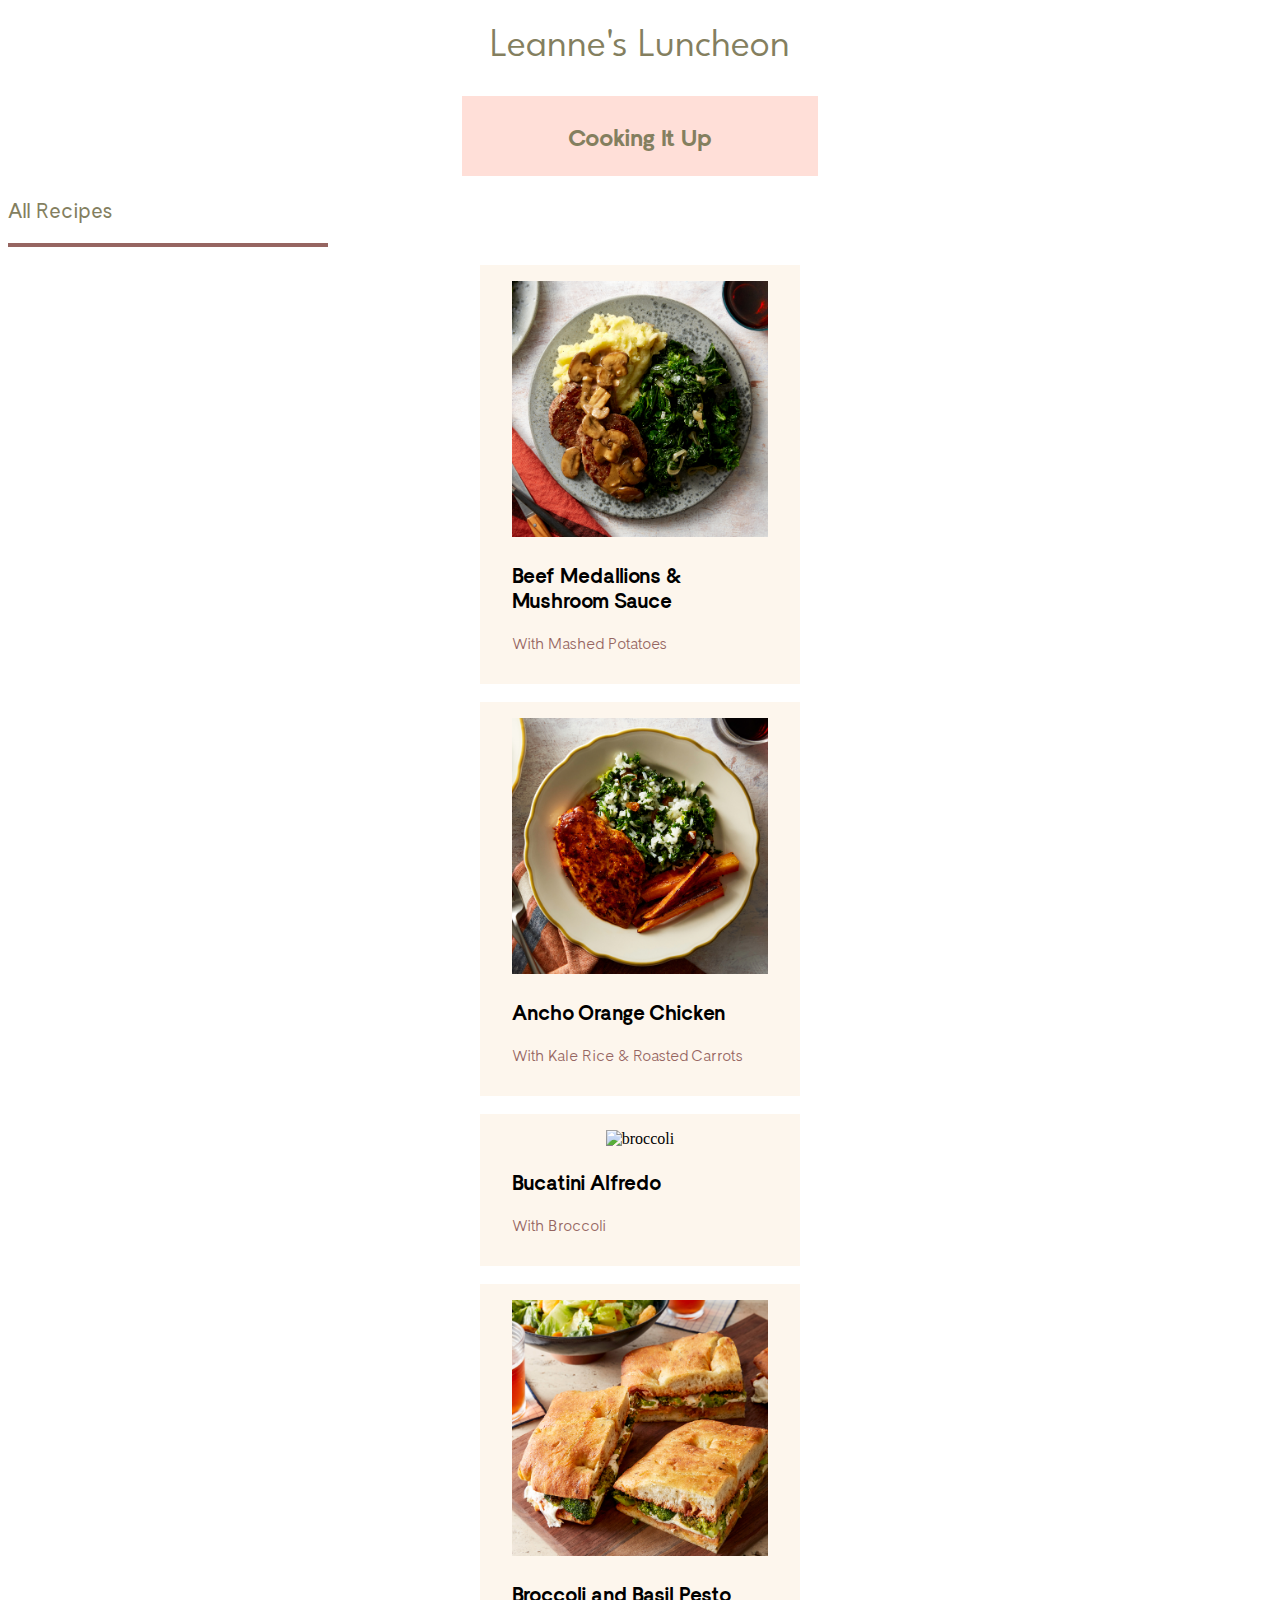
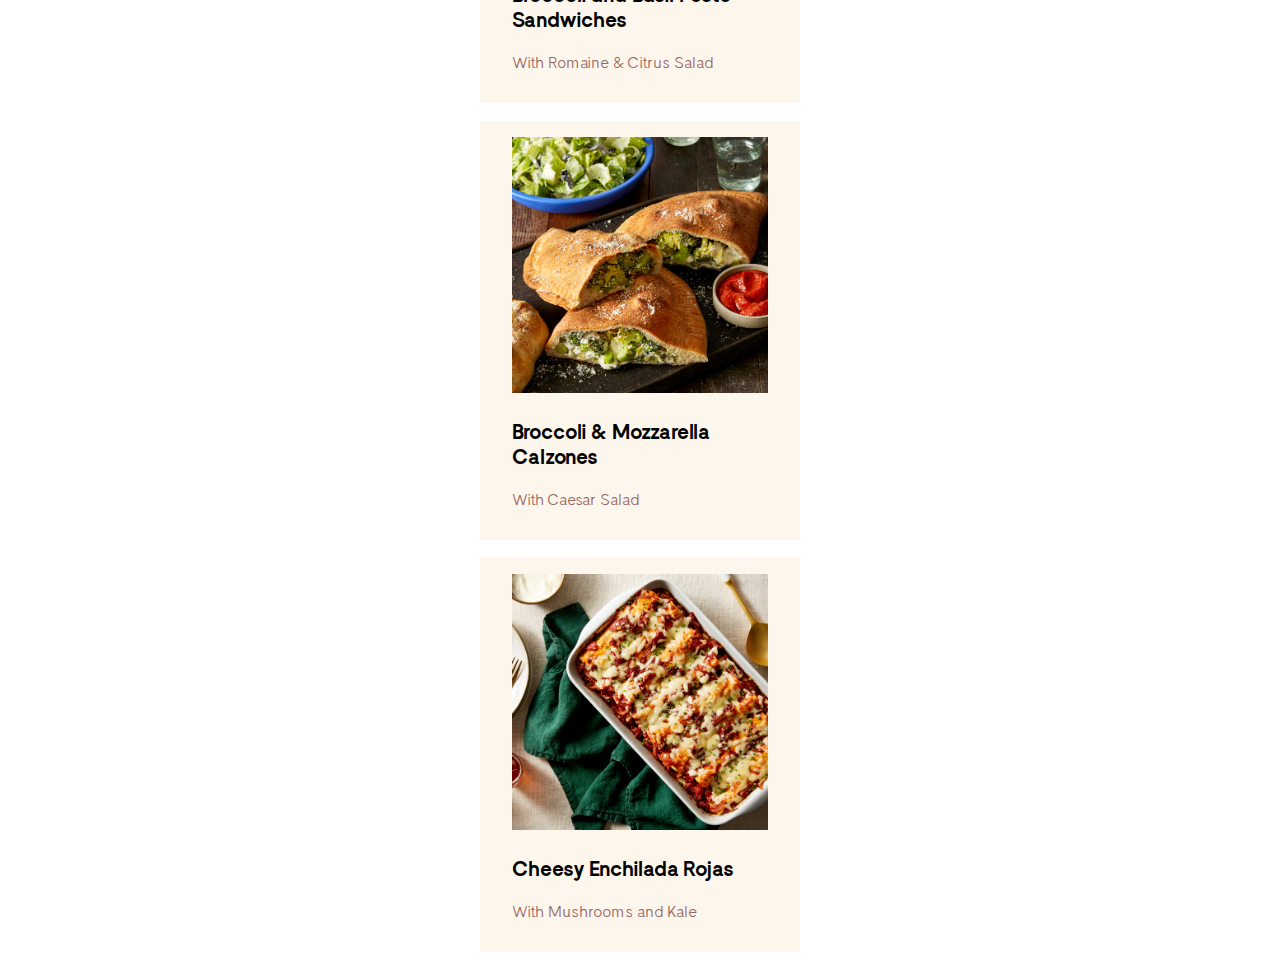
==== index.html @ f2008bca "Wireframes + style tile" ====
<!DOCTYPE html>
<html lang="en">
<head>
    <meta charset="UTF-8">
    <meta name="viewport" content="width=device-width, initial-scale=1.0">
    <link rel="stylesheet" href="index.css">
    <title>Home Page</title>
</head>
<body>
    
    <header>Leanne's Luncheon</header>

    <div class="bar">
        <p>Cooking It Up</p>
    </div>

    <div class="type">
        <p>All Recipes</p>
    </div>

    <div class="grid"> 

        <div class="recipes">
            <img src="graphics/0101_2PM_Steak-Diane_97315_SQ_hi_res.jpg" alt="steak">

            <p class="title">
                Beef Medallions & Mushroom Sauce
            </p>
            <p class="subtitle">
                With Mashed Potatoes
            </p>

        </div>

        <div class="recipes">
            <img src="graphics/0101_FPP_Chicken-Rice_97338_WEB_SQ_hi_res.jpg" alt="chicken">

            <p class="title">
                Ancho Orange Chicken
            </p>
            <p class="subtitle">
                With Kale Rice & Roasted Carrots
            </p>

        </div>

        <div class="recipes">
            <img src="graphics/0101_2PV1_Broccoli-Bucatini-Fettuccine_97230_SQ_hi_res.jpg" alt="broccoli">

            <p class="title">
                Bucatini Alfredo 
            </p>
            <p class="subtitle">
                With Broccoli
            </p>

        </div>

        <div class="recipes">
            <img src="graphics/1225_FPV_Pesto_-Broccoli-Sandwich_74916_WEB_SQ_hi_res.jpg" alt="pesto">

            <p class="title">
                Broccoli and Basil Pesto Sandwiches
            </p>
            <p class="subtitle">
                With Romaine & Citrus Salad
            </p>

        </div>

        <div class="recipes">
            <img src="graphics/0101_FPV_Broccoli-Calzones_97286_WEB_SQ_hi_res.jpg" alt="pesto">

            <p class="title">
                Broccoli & Mozzarella Calzones
            </p>
            <p class="subtitle">
                With Caesar Salad
            </p>

        </div>

        <div class="recipes">
            <img src="graphics/1120_FPV_Emchiladas_74891_WEB_SQ_hi_res.jpg" alt="enchiladas">

            <p class="title">
                Cheesy Enchilada Rojas
            </p>
            <p class="subtitle">
                With Mushrooms and Kale
            </p>

        </div>

    </div>


</body>
</html>
---- index.css ----
@font-face {
    font-family: 'LeagueSpartanVariable';
    src: url(fonts/LeagueSpartanVariable.woff2) format('truetype'); 
    font-weight: 200 900;
}

@font-face {
    font-family: 'BandeinsSansVariableGX';
    src: url('fonts/BandeinsSansVariableGX.ttf') format('truetype');
    font-weight: 200 900;

}

.bar {
    background-color: #FFDFD8;
    color: #847F5F;
    margin: 0 auto;
    padding: .1rem 0 .1rem 0 ;
    font-size: 1.5rem;
    font-weight: 900;
    text-align: center;
    width: 22.3rem;

}
/* 
body{
    margin: 0 auto;
    text-align: center;
    width: 20rem;
} */

html {
    background-color: white;

}

header {
    color: #847F5F;
    text-align: center;
    font-family: 'LeagueSpartanVariable' ;
    font-size: 2.5rem;
    font-weight: 350;
    margin: 1rem 0 2rem 0;

}

p {
    font-family: 'BandeinsSansVariableGX';
}

.recipes {

    background-color: #FDF6ED;
  /*   box-shadow: 6px 6px 6px 1px #E7E5E5; */
    font-weight: 500;
    margin: 1.15rem auto;
    width: 16rem;
    padding: 1rem 2rem 1rem 2rem;
    text-align: center;
}

img:hover {
    opacity: 0.4;
    transition: 0.3s;
  }

  .grid{
      margin: 0 auto;
      width: 20rem;
  }
/* 
.grid {
    display: grid;
    grid-template-columns: auto auto auto ;
    padding: 10px;
    align-items: center;

} */

img {
    width: 100%;
}

.logo{
    border-radius: 50%;
    width: 8%;
}

.title {
    color:black;
    font-size: 1.3rem;
    font-weight: 750;
    text-align: left;
}

.subtitle{
    color: #966561;
    font-weight: 200;
    text-align: left;
}

.type {
    border-bottom: solid .3rem #966561;
    color: #847F5F;
    font-size: 1.3rem;
    width: 20rem;
    padding-bottom: 0;
    text-align: left;

}
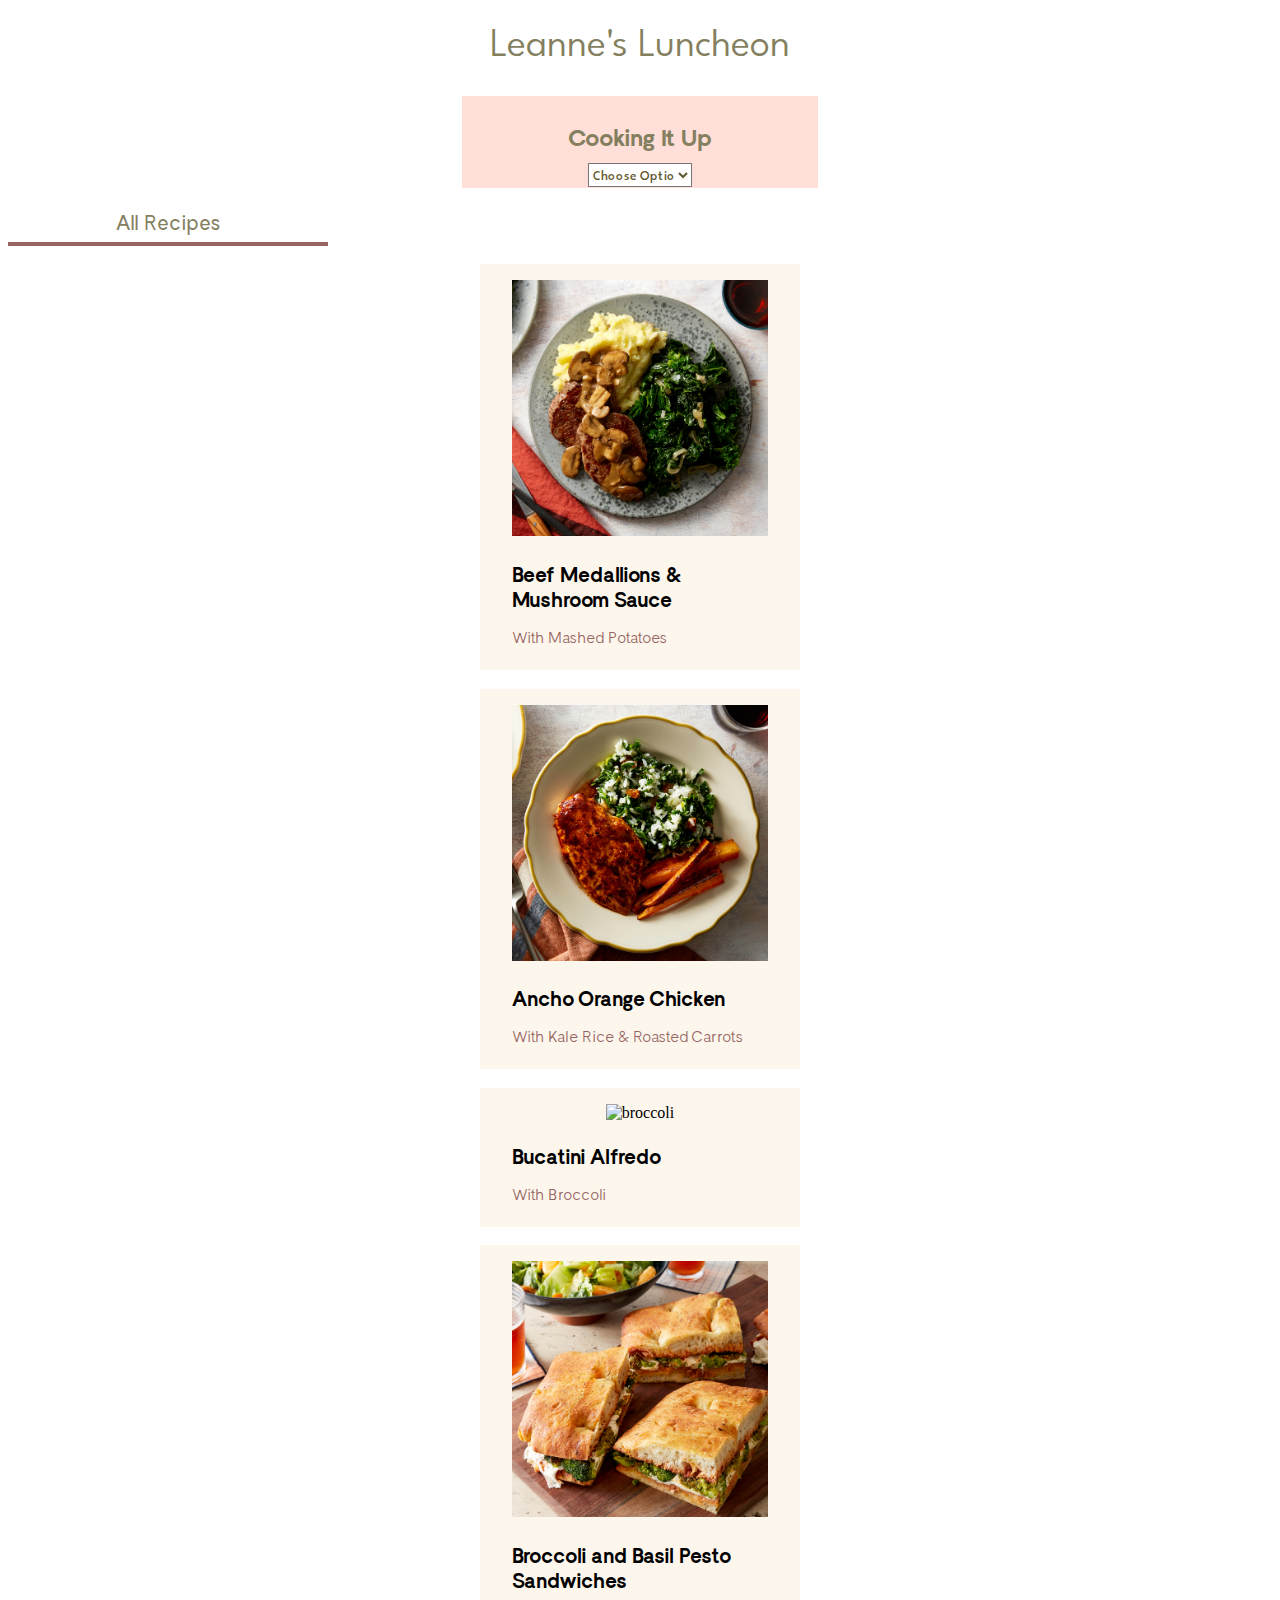
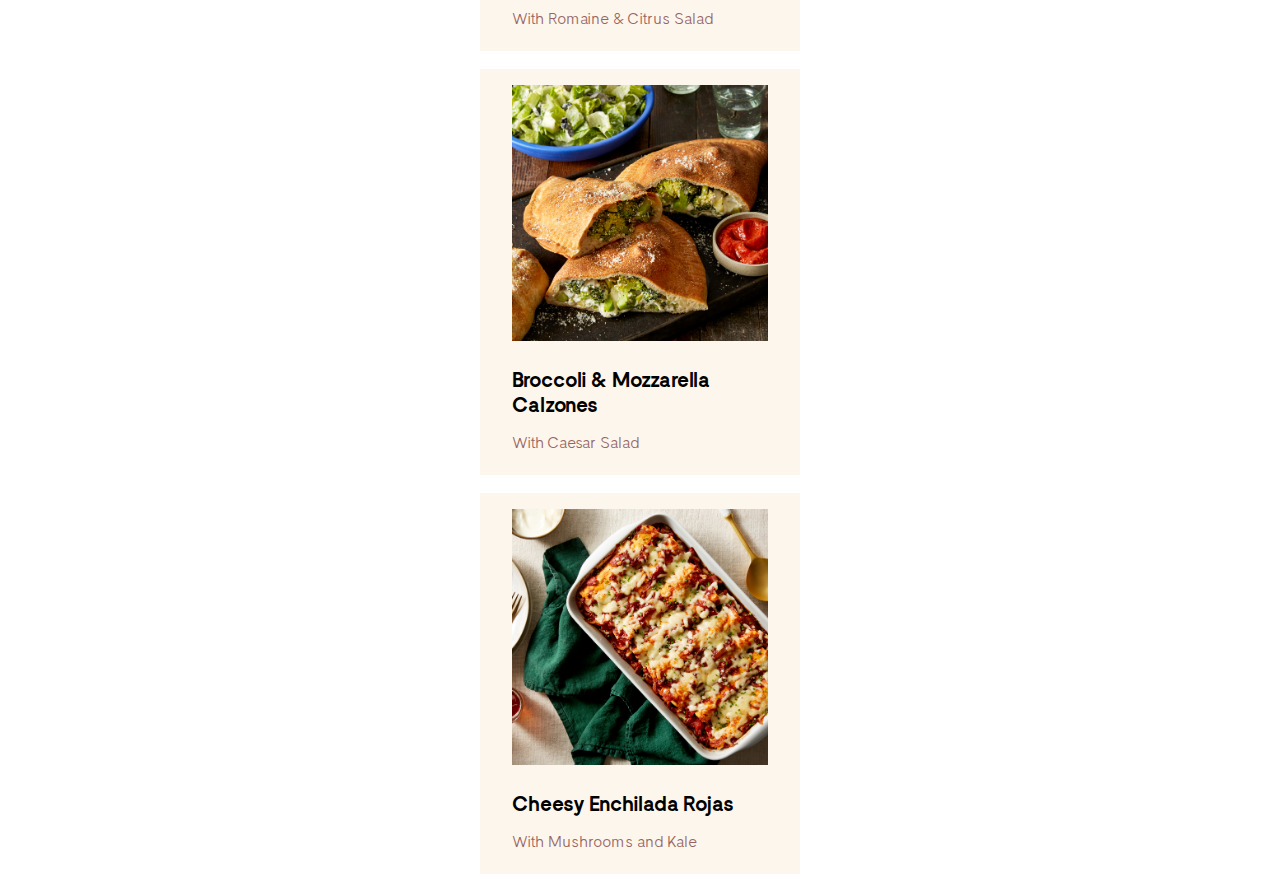
==== commit 92a0adb9: "Wireframes Html + Css" ====
--- a/index.html
+++ b/index.html
@@ -12,6 +12,20 @@
 
     <div class="bar">
         <p>Cooking It Up</p>
+
+        <div class="choose_food">
+                
+            <select class="choose">
+                <option value="0">Choose Option </option>
+                <option value="1">All Recipes</option>
+                <option value="2">Chicken</option>
+                <option value="3">Fish</option>
+                <option value="4">Broccoli</option>
+                <option value="5">Potatoes</option>
+            </select>
+    
+        </div>
+
     </div>
 
     <div class="type">
--- a/index.css
+++ b/index.css
@@ -29,6 +29,17 @@
     width: 20rem;
 } */
 
+.choose {
+    background-color: white;
+    color: rgb(94, 87, 47);
+    float: center;
+    font-family: "LeagueSpartanVariable";
+    font-weight: 500;
+    height: 1.5rem;
+    text-align: center;
+    width: 6.5rem;
+}
+
 html {
     background-color: white;
 
@@ -46,6 +57,8 @@
 
 p {
     font-family: 'BandeinsSansVariableGX';
+    margin-bottom: .5rem ;
+    text-align: center;
 }
 
 .recipes {
